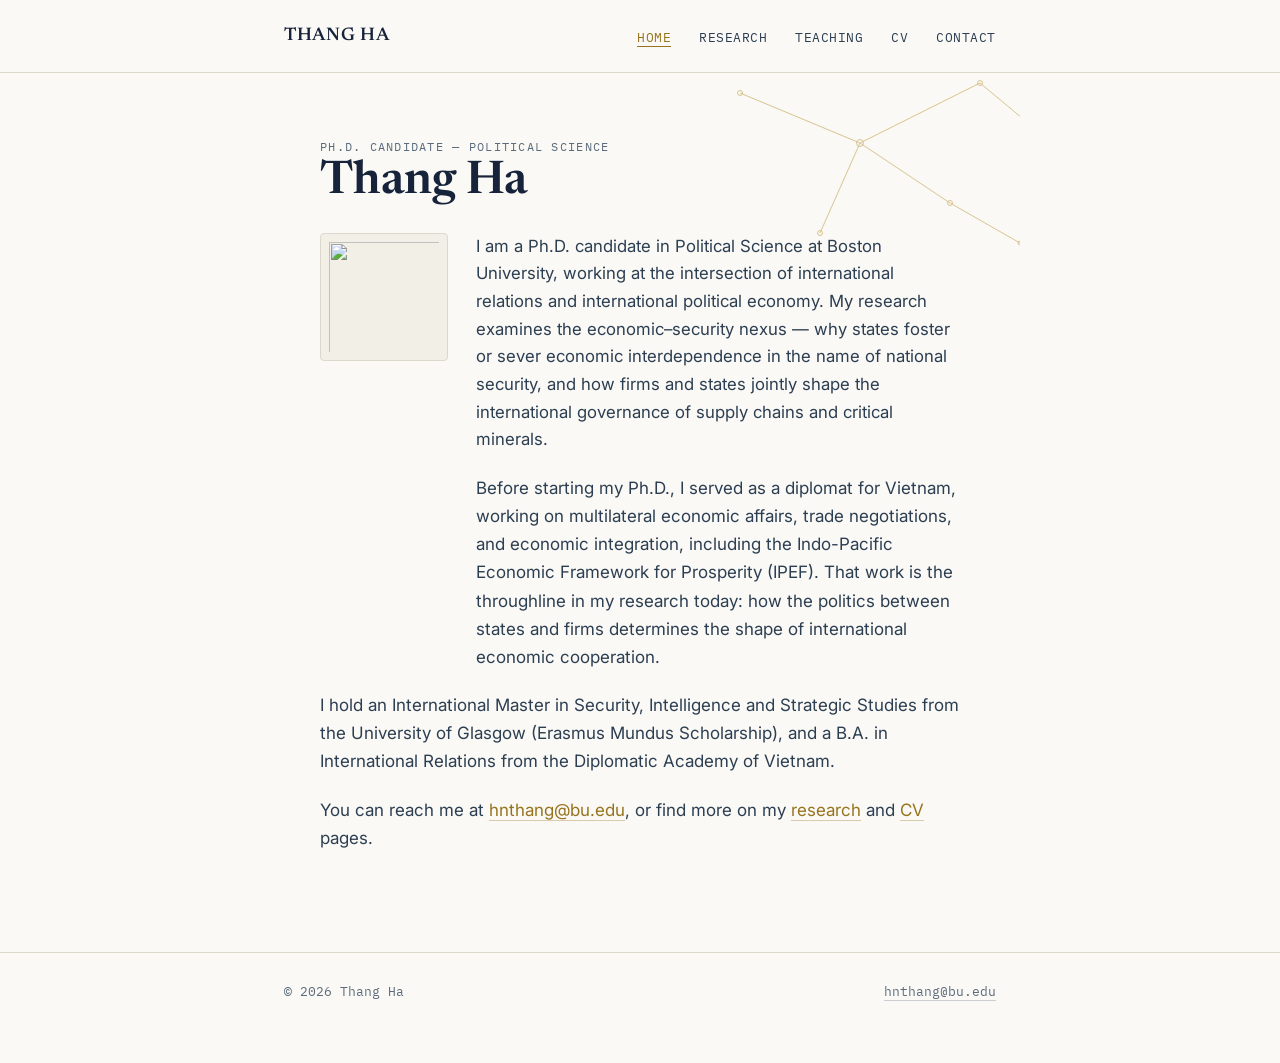
==== index.html @ a37bb684 "Add files via upload" ====
<!DOCTYPE html>
<html lang="en">
<head>
<meta charset="UTF-8">
<meta name="viewport" content="width=device-width, initial-scale=1">
<title>Thang Ha</title>
<meta name="description" content="Thang Ha — Ph.D. Candidate in Political Science, Boston University. Research on the economic–security nexus, trade, and international political economy.">
<link rel="stylesheet" href="style.css">
</head>
<body>

<nav class="site-nav">
  <div class="wrap">
    <a class="brand" href="index.html">Thang Ha</a>
    <button class="nav-toggle" aria-label="Menu">Menu</button>
    <ul>
      <li><a href="index.html" class="active">Home</a></li>
      <li><a href="research.html">Research</a></li>
      <li><a href="teaching.html">Teaching</a></li>
      <li><a href="cv.html">CV</a></li>
      <li><a href="contact.html">Contact</a></li>
    </ul>
  </div>
</nav>

<header class="hero">
  <svg class="hero-motif" viewBox="0 0 340 220" fill="none" xmlns="http://www.w3.org/2000/svg" aria-hidden="true">
    <line x1="20" y1="40" x2="140" y2="90" stroke-width="1"/>
    <line x1="140" y1="90" x2="260" y2="30" stroke-width="1"/>
    <line x1="140" y1="90" x2="100" y2="180" stroke-width="1"/>
    <line x1="140" y1="90" x2="230" y2="150" stroke-width="1"/>
    <line x1="260" y1="30" x2="320" y2="80" stroke-width="1"/>
    <line x1="230" y1="150" x2="300" y2="190" stroke-width="1"/>
    <circle cx="20" cy="40" r="2.5"/>
    <circle cx="140" cy="90" r="3.5"/>
    <circle cx="260" cy="30" r="2.5"/>
    <circle cx="100" cy="180" r="2.5"/>
    <circle cx="230" cy="150" r="2.5"/>
    <circle cx="320" cy="80" r="2"/>
    <circle cx="300" cy="190" r="2"/>
  </svg>

  <div class="wrap">
    <div class="eyebrow">Ph.D. Candidate — Political Science</div>
    <h1>Thang Ha</h1>

    <div class="headshot-row">
      <!-- Replace with your photo: put the file in /assets and update the src below -->
      <img class="headshot" src="assets/headshot.jpg" alt="Portrait of Thang Ha"
           onerror="this.classList.add('placeholder'); this.removeAttribute('src'); this.alt=''; this.insertAdjacentText('afterbegin','Add photo at assets/headshot.jpg');">

      <div>
        <p class="lede">
          I am a Ph.D. candidate in Political Science at Boston University, working at the
          intersection of international relations and international political economy. My
          research examines the economic–security nexus &mdash; why states foster or sever
          economic interdependence in the name of national security, and how firms and states
          jointly shape the international governance of supply chains and critical minerals.
        </p>
        <p>
          Before starting my Ph.D., I served as a diplomat for Vietnam, working on multilateral
          economic affairs, trade negotiations, and economic integration, including the
          Indo-Pacific Economic Framework for Prosperity (IPEF). That work is the throughline in
          my research today: how the politics between states and firms determines the shape of
          international economic cooperation.
        </p>
      </div>
    </div>

    <p>
      I hold an International Master in Security, Intelligence and Strategic Studies from the
      University of Glasgow (Erasmus Mundus Scholarship), and a B.A. in International Relations
      from the Diplomatic Academy of Vietnam.
    </p>

    <p>
      You can reach me at <a href="mailto:hnthang@bu.edu">hnthang@bu.edu</a>, or find more on my
      <a href="research.html">research</a> and <a href="cv.html">CV</a> pages.
    </p>
  </div>
</header>

<footer>
  <div class="wrap">
    <span class="meta">&copy; 2026 Thang Ha</span>
    <span class="meta"><a href="mailto:hnthang@bu.edu">hnthang@bu.edu</a></span>
  </div>
</footer>

</body>
</html>
---- style.css ----
/* ============================================================
   Thang Ha — personal site
   Design tokens
   ============================================================ */

@import url('https://fonts.googleapis.com/css2?family=Newsreader:ital,opsz,wght@0,6..72,400;0,6..72,500;0,6..72,600;1,6..72,400&family=Inter:wght@400;500;600&family=IBM+Plex+Mono:wght@400;500&display=swap');

:root {
  --ink: #16233A;       /* primary text, headings */
  --ink-soft: #2C3E52;  /* body text */
  --slate: #5B6B7C;     /* secondary / meta text */
  --paper: #FAF9F5;     /* page background */
  --paper-raised: #F2EFE6; /* card / panel background */
  --gold: #97731E;      /* accent — links, marks */
  --gold-soft: #B8912F; /* accent, lighter (motif lines) */
  --line: #DDD8CC;      /* hairline rules */

  --font-display: 'Newsreader', Georgia, serif;
  --font-body: 'Inter', -apple-system, BlinkMacSystemFont, sans-serif;
  --font-mono: 'IBM Plex Mono', 'Courier New', monospace;

  --measure: 640px;
  --nav-height: 72px;
}

* { box-sizing: border-box; }

html {
  scroll-behavior: smooth;
}

body {
  margin: 0;
  background: var(--paper);
  color: var(--ink-soft);
  font-family: var(--font-body);
  font-size: 17px;
  line-height: 1.65;
  -webkit-font-smoothing: antialiased;
}

a {
  color: var(--gold);
  text-decoration: none;
  border-bottom: 1px solid rgba(151, 115, 30, 0.35);
  transition: border-color 0.15s ease, color 0.15s ease;
}

a:hover,
a:focus-visible {
  border-bottom-color: var(--gold);
}

a:focus-visible,
button:focus-visible {
  outline: 2px solid var(--gold);
  outline-offset: 3px;
}

h1, h2, h3 {
  font-family: var(--font-display);
  color: var(--ink);
  font-weight: 500;
  line-height: 1.15;
  margin: 0 0 0.5em;
}

h1 { font-size: clamp(2.1rem, 4vw, 2.9rem); font-weight: 600; }
h2 { font-size: 1.5rem; margin-top: 2.2em; }
h3 { font-size: 1.15rem; margin-top: 1.6em; }

p { margin: 0 0 1.2em; }

.eyebrow {
  font-family: var(--font-mono);
  font-size: 0.72rem;
  letter-spacing: 0.11em;
  text-transform: uppercase;
  color: var(--slate);
}

.meta {
  font-family: var(--font-mono);
  font-size: 0.82rem;
  color: var(--slate);
}

/* ---------- layout shell ---------- */

.wrap {
  max-width: var(--measure);
  margin: 0 auto;
  padding: 0 24px;
}

/* ---------- nav ---------- */

.site-nav {
  border-bottom: 1px solid var(--line);
  background: var(--paper);
  position: sticky;
  top: 0;
  z-index: 10;
}

.site-nav .wrap {
  max-width: 760px;
  height: var(--nav-height);
  display: flex;
  align-items: center;
  justify-content: space-between;
}

.site-nav .brand {
  font-family: var(--font-display);
  font-size: 1.15rem;
  font-weight: 600;
  color: var(--ink);
  border-bottom: none;
}

.site-nav ul {
  list-style: none;
  display: flex;
  gap: 28px;
  margin: 0;
  padding: 0;
}

.site-nav a {
  font-family: var(--font-mono);
  font-size: 0.8rem;
  letter-spacing: 0.04em;
  text-transform: uppercase;
  color: var(--ink-soft);
  border-bottom: 1px solid transparent;
}

.site-nav a:hover,
.site-nav a.active {
  color: var(--gold);
  border-bottom-color: var(--gold);
}

.nav-toggle { display: none; }

/* ---------- hero / header motif ---------- */

.hero {
  position: relative;
  padding: 64px 0 40px;
  max-width: 760px;
  margin: 0 auto;
  overflow: hidden;
}

.hero-motif {
  position: absolute;
  top: -20px;
  right: -40px;
  width: 340px;
  height: 220px;
  opacity: 0.5;
  pointer-events: none;
}

.hero-motif line, .hero-motif circle {
  stroke: var(--gold-soft);
}

.hero .wrap { padding: 0; }

.headshot-row {
  display: flex;
  gap: 28px;
  align-items: flex-start;
  margin-top: 6px;
}

.headshot {
  width: 128px;
  height: 128px;
  border-radius: 4px;
  object-fit: cover;
  background: var(--paper-raised);
  border: 1px solid var(--line);
  flex-shrink: 0;
}

.headshot.placeholder {
  display: flex;
  align-items: center;
  justify-content: center;
  font-family: var(--font-mono);
  font-size: 0.68rem;
  color: var(--slate);
  text-align: center;
  padding: 8px;
}

/* ---------- main content ---------- */

main {
  max-width: 760px;
  margin: 0 auto;
  padding: 0 0 100px;
}

main .wrap { padding: 0 24px; }

.lede {
  font-size: 1.05rem;
  color: var(--ink-soft);
}

/* ---------- research entries ---------- */

.entry {
  border-top: 1px solid var(--line);
  padding: 28px 0;
}

.entry:first-of-type { border-top: none; padding-top: 0; }

.entry h3 { margin-top: 0; }

.entry .meta { margin-bottom: 10px; }

.entry .status {
  display: inline-block;
  font-family: var(--font-mono);
  font-size: 0.68rem;
  letter-spacing: 0.06em;
  text-transform: uppercase;
  color: var(--gold);
  border: 1px solid rgba(151, 115, 30, 0.4);
  border-radius: 3px;
  padding: 2px 7px;
  margin-bottom: 10px;
}

/* ---------- teaching table ---------- */

.course-list {
  border-top: 1px solid var(--line);
}

.course {
  display: flex;
  justify-content: space-between;
  gap: 16px;
  padding: 16px 0;
  border-bottom: 1px solid var(--line);
}

.course .role { color: var(--ink); font-weight: 500; }
.course .where { color: var(--slate); font-size: 0.92rem; }
.course .when {
  font-family: var(--font-mono);
  font-size: 0.82rem;
  color: var(--slate);
  white-space: nowrap;
}

/* ---------- contact ---------- */

.contact-list {
  list-style: none;
  padding: 0;
  margin: 24px 0;
  border-top: 1px solid var(--line);
}

.contact-list li {
  border-bottom: 1px solid var(--line);
  padding: 14px 0;
  display: flex;
  gap: 12px;
  align-items: baseline;
}

.contact-list .label {
  font-family: var(--font-mono);
  font-size: 0.75rem;
  text-transform: uppercase;
  letter-spacing: 0.06em;
  color: var(--slate);
  width: 90px;
  flex-shrink: 0;
}

/* ---------- cv page ---------- */

.cv-embed {
  border: 1px solid var(--line);
  height: 80vh;
  margin-top: 20px;
}

.download-btn {
  display: inline-block;
  font-family: var(--font-mono);
  font-size: 0.8rem;
  letter-spacing: 0.04em;
  text-transform: uppercase;
  color: var(--ink);
  border: 1px solid var(--ink);
  padding: 9px 16px;
  border-bottom: 1px solid var(--ink);
  border-radius: 3px;
  margin-top: 8px;
}

.download-btn:hover {
  background: var(--ink);
  color: var(--paper);
}

/* ---------- footer ---------- */

footer {
  border-top: 1px solid var(--line);
  margin-top: 40px;
  padding: 28px 0 60px;
}

footer .wrap {
  max-width: 760px;
  display: flex;
  justify-content: space-between;
  align-items: center;
  flex-wrap: wrap;
  gap: 10px;
}

footer .meta a { color: var(--slate); border-bottom-color: rgba(91,107,124,0.3); }

/* ---------- responsive ---------- */

@media (max-width: 620px) {
  .site-nav ul { gap: 16px; }
  .site-nav a { font-size: 0.72rem; }
  .headshot-row { flex-direction: column; }
  .hero-motif { width: 220px; height: 150px; opacity: 0.35; }
  .course { flex-direction: column; gap: 4px; }
}

@media (prefers-reduced-motion: reduce) {
  html { scroll-behavior: auto; }
  * { transition: none !important; }
}
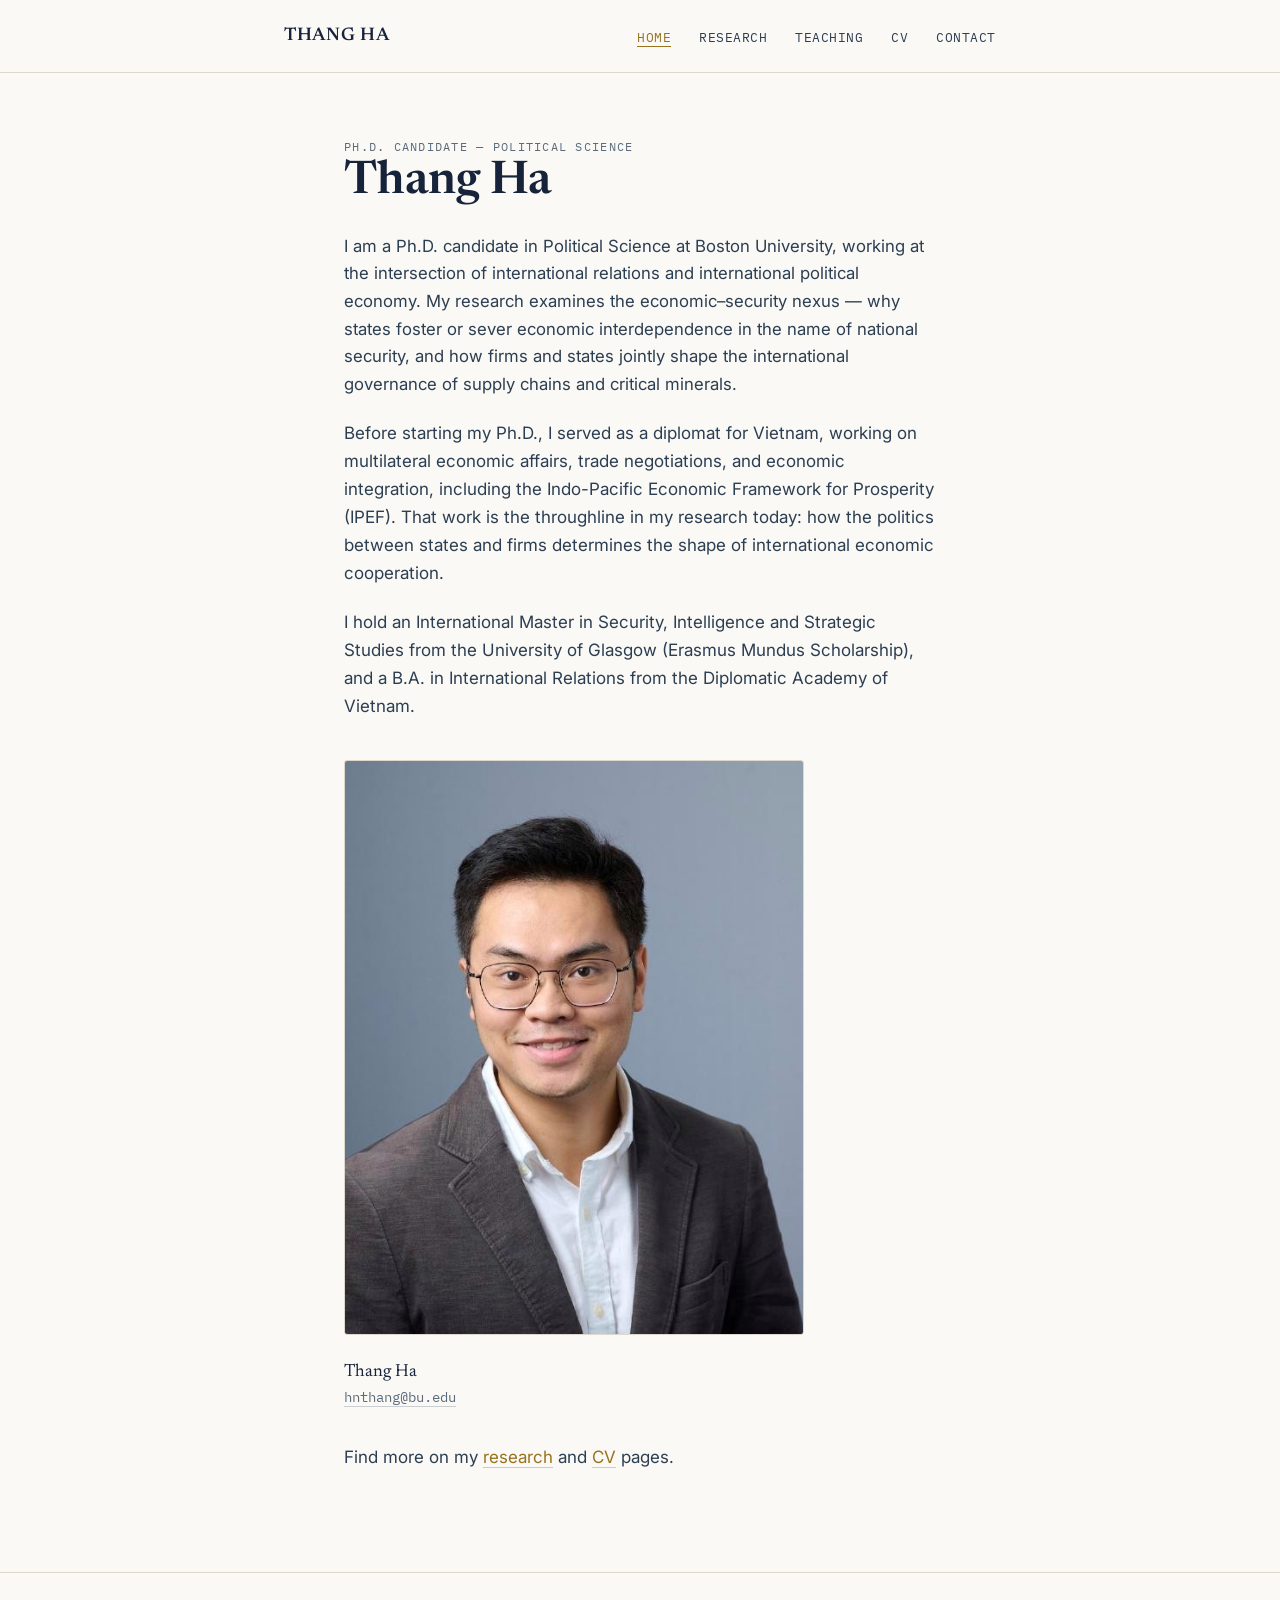
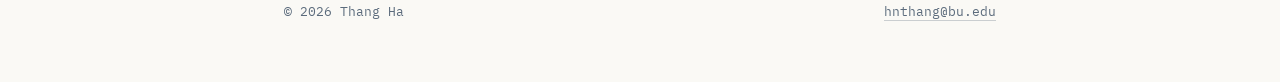
==== commit 0e885302: "Add files via upload" ====
--- a/index.html
+++ b/index.html
@@ -24,58 +24,41 @@
 </nav>
 
 <header class="hero">
-  <svg class="hero-motif" viewBox="0 0 340 220" fill="none" xmlns="http://www.w3.org/2000/svg" aria-hidden="true">
-    <line x1="20" y1="40" x2="140" y2="90" stroke-width="1"/>
-    <line x1="140" y1="90" x2="260" y2="30" stroke-width="1"/>
-    <line x1="140" y1="90" x2="100" y2="180" stroke-width="1"/>
-    <line x1="140" y1="90" x2="230" y2="150" stroke-width="1"/>
-    <line x1="260" y1="30" x2="320" y2="80" stroke-width="1"/>
-    <line x1="230" y1="150" x2="300" y2="190" stroke-width="1"/>
-    <circle cx="20" cy="40" r="2.5"/>
-    <circle cx="140" cy="90" r="3.5"/>
-    <circle cx="260" cy="30" r="2.5"/>
-    <circle cx="100" cy="180" r="2.5"/>
-    <circle cx="230" cy="150" r="2.5"/>
-    <circle cx="320" cy="80" r="2"/>
-    <circle cx="300" cy="190" r="2"/>
-  </svg>
-
   <div class="wrap">
     <div class="eyebrow">Ph.D. Candidate — Political Science</div>
     <h1>Thang Ha</h1>
 
-    <div class="headshot-row">
-      <!-- Replace with your photo: put the file in /assets and update the src below -->
-      <img class="headshot" src="assets/headshot.jpg" alt="Portrait of Thang Ha"
-           onerror="this.classList.add('placeholder'); this.removeAttribute('src'); this.alt=''; this.insertAdjacentText('afterbegin','Add photo at assets/headshot.jpg');">
-
-      <div>
-        <p class="lede">
-          I am a Ph.D. candidate in Political Science at Boston University, working at the
-          intersection of international relations and international political economy. My
-          research examines the economic–security nexus &mdash; why states foster or sever
-          economic interdependence in the name of national security, and how firms and states
-          jointly shape the international governance of supply chains and critical minerals.
-        </p>
-        <p>
-          Before starting my Ph.D., I served as a diplomat for Vietnam, working on multilateral
-          economic affairs, trade negotiations, and economic integration, including the
-          Indo-Pacific Economic Framework for Prosperity (IPEF). That work is the throughline in
-          my research today: how the politics between states and firms determines the shape of
-          international economic cooperation.
-        </p>
-      </div>
-    </div>
-
+    <p class="lede">
+      I am a Ph.D. candidate in Political Science at Boston University, working at the
+      intersection of international relations and international political economy. My
+      research examines the economic&ndash;security nexus &mdash; why states foster or sever
+      economic interdependence in the name of national security, and how firms and states
+      jointly shape the international governance of supply chains and critical minerals.
+    </p>
+    <p>
+      Before starting my Ph.D., I served as a diplomat for Vietnam, working on multilateral
+      economic affairs, trade negotiations, and economic integration, including the
+      Indo-Pacific Economic Framework for Prosperity (IPEF). That work is the throughline in
+      my research today: how the politics between states and firms determines the shape of
+      international economic cooperation.
+    </p>
     <p>
       I hold an International Master in Security, Intelligence and Strategic Studies from the
       University of Glasgow (Erasmus Mundus Scholarship), and a B.A. in International Relations
       from the Diplomatic Academy of Vietnam.
     </p>
 
+    <!-- Replace with your photo: put the file in /assets and update the src below -->
+    <img class="headshot" src="assets/headshot.jpg" alt="Portrait of Thang Ha"
+         onerror="this.classList.add('placeholder'); this.removeAttribute('src'); this.alt=''; this.insertAdjacentText('afterbegin','Add photo at assets/headshot.jpg');">
+
+    <p class="signoff">
+      Thang Ha<br>
+      <a href="mailto:hnthang@bu.edu">hnthang@bu.edu</a>
+    </p>
+
     <p>
-      You can reach me at <a href="mailto:hnthang@bu.edu">hnthang@bu.edu</a>, or find more on my
-      <a href="research.html">research</a> and <a href="cv.html">CV</a> pages.
+      Find more on my <a href="research.html">research</a> and <a href="cv.html">CV</a> pages.
     </p>
   </div>
 </header>
--- a/style.css
+++ b/style.css
@@ -151,40 +151,21 @@
   padding: 64px 0 40px;
   max-width: 760px;
   margin: 0 auto;
-  overflow: hidden;
-}
-
-.hero-motif {
-  position: absolute;
-  top: -20px;
-  right: -40px;
-  width: 340px;
-  height: 220px;
-  opacity: 0.5;
-  pointer-events: none;
-}
-
-.hero-motif line, .hero-motif circle {
-  stroke: var(--gold-soft);
-}
-
-.hero .wrap { padding: 0; }
-
-.headshot-row {
-  display: flex;
-  gap: 28px;
-  align-items: flex-start;
-  margin-top: 6px;
-}
+}
+
+.hero .wrap { padding: 0 24px; }
 
 .headshot {
-  width: 128px;
-  height: 128px;
-  border-radius: 4px;
+  display: block;
+  width: 100%;
+  max-width: 460px;
+  height: auto;
+  aspect-ratio: 4 / 5;
   object-fit: cover;
+  border-radius: 3px;
   background: var(--paper-raised);
   border: 1px solid var(--line);
-  flex-shrink: 0;
+  margin: 40px 0 24px;
 }
 
 .headshot.placeholder {
@@ -192,10 +173,25 @@
   align-items: center;
   justify-content: center;
   font-family: var(--font-mono);
-  font-size: 0.68rem;
+  font-size: 0.75rem;
   color: var(--slate);
   text-align: center;
   padding: 8px;
+}
+
+.signoff {
+  font-family: var(--font-display);
+  font-size: 1.1rem;
+  color: var(--ink);
+  line-height: 1.5;
+  margin-bottom: 1.8em;
+}
+
+.signoff a {
+  font-family: var(--font-mono);
+  font-size: 0.85rem;
+  color: var(--slate);
+  border-bottom-color: rgba(91,107,124,0.3);
 }
 
 /* ---------- main content ---------- */
@@ -340,8 +336,7 @@
 @media (max-width: 620px) {
   .site-nav ul { gap: 16px; }
   .site-nav a { font-size: 0.72rem; }
-  .headshot-row { flex-direction: column; }
-  .hero-motif { width: 220px; height: 150px; opacity: 0.35; }
+  .headshot { max-width: 100%; }
   .course { flex-direction: column; gap: 4px; }
 }
 
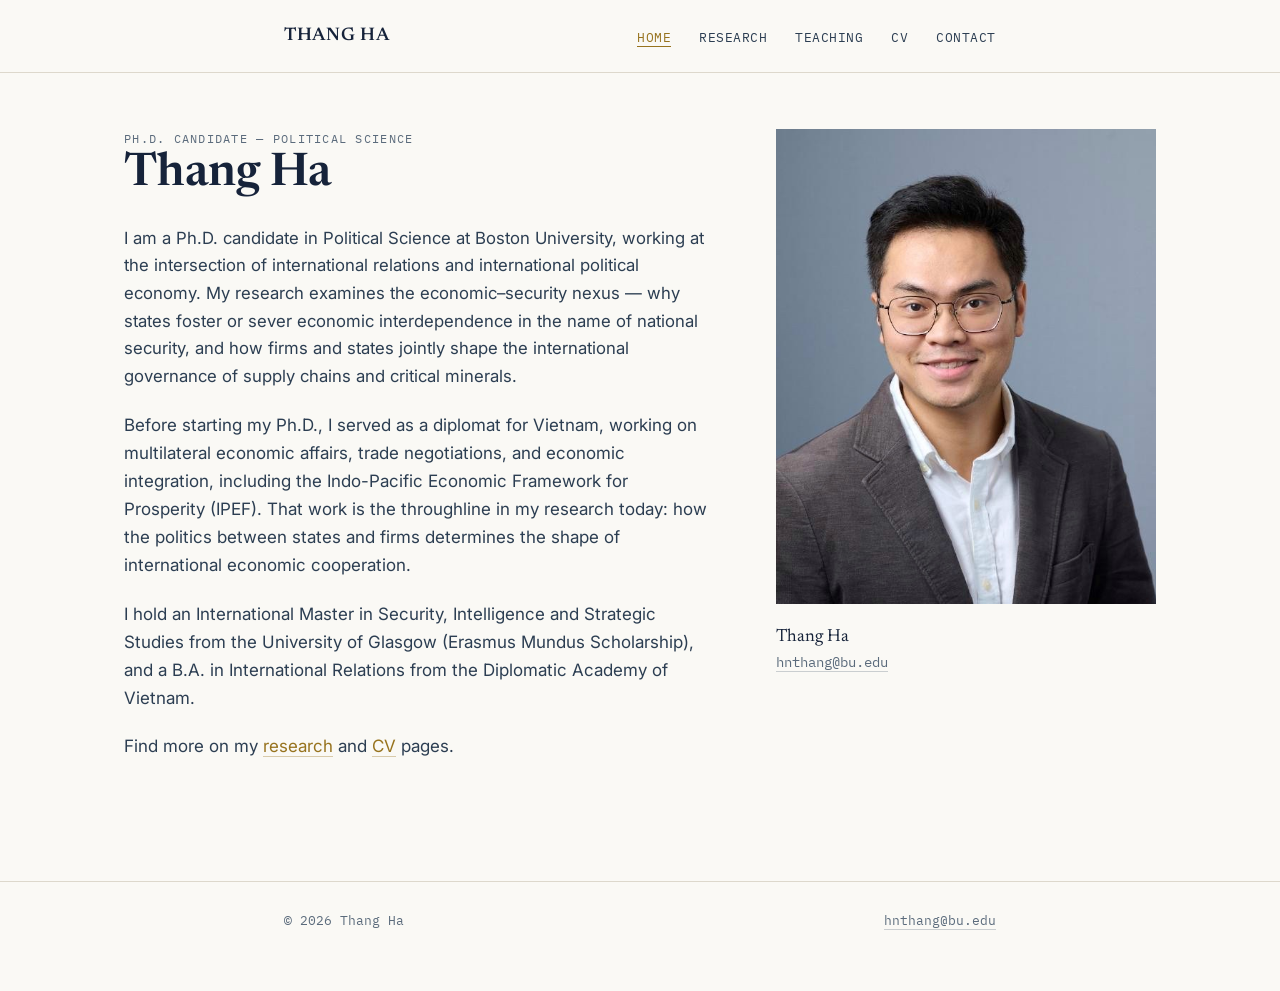
==== commit b4d8f9e5: "Add files via upload" ====
--- a/index.html
+++ b/index.html
@@ -24,42 +24,44 @@
 </nav>
 
 <header class="hero">
-  <div class="wrap">
-    <div class="eyebrow">Ph.D. Candidate — Political Science</div>
-    <h1>Thang Ha</h1>
+  <div class="wrap hero-grid">
+    <div class="bio-text">
+      <div class="eyebrow">Ph.D. Candidate — Political Science</div>
+      <h1>Thang Ha</h1>
 
-    <p class="lede">
-      I am a Ph.D. candidate in Political Science at Boston University, working at the
-      intersection of international relations and international political economy. My
-      research examines the economic&ndash;security nexus &mdash; why states foster or sever
-      economic interdependence in the name of national security, and how firms and states
-      jointly shape the international governance of supply chains and critical minerals.
-    </p>
-    <p>
-      Before starting my Ph.D., I served as a diplomat for Vietnam, working on multilateral
-      economic affairs, trade negotiations, and economic integration, including the
-      Indo-Pacific Economic Framework for Prosperity (IPEF). That work is the throughline in
-      my research today: how the politics between states and firms determines the shape of
-      international economic cooperation.
-    </p>
-    <p>
-      I hold an International Master in Security, Intelligence and Strategic Studies from the
-      University of Glasgow (Erasmus Mundus Scholarship), and a B.A. in International Relations
-      from the Diplomatic Academy of Vietnam.
-    </p>
+      <p class="lede">
+        I am a Ph.D. candidate in Political Science at Boston University, working at the
+        intersection of international relations and international political economy. My
+        research examines the economic&ndash;security nexus &mdash; why states foster or sever
+        economic interdependence in the name of national security, and how firms and states
+        jointly shape the international governance of supply chains and critical minerals.
+      </p>
+      <p>
+        Before starting my Ph.D., I served as a diplomat for Vietnam, working on multilateral
+        economic affairs, trade negotiations, and economic integration, including the
+        Indo-Pacific Economic Framework for Prosperity (IPEF). That work is the throughline in
+        my research today: how the politics between states and firms determines the shape of
+        international economic cooperation.
+      </p>
+      <p>
+        I hold an International Master in Security, Intelligence and Strategic Studies from the
+        University of Glasgow (Erasmus Mundus Scholarship), and a B.A. in International Relations
+        from the Diplomatic Academy of Vietnam.
+      </p>
+      <p>
+        Find more on my <a href="research.html">research</a> and <a href="cv.html">CV</a> pages.
+      </p>
+    </div>
 
-    <!-- Replace with your photo: put the file in /assets and update the src below -->
-    <img class="headshot" src="assets/headshot.jpg" alt="Portrait of Thang Ha"
-         onerror="this.classList.add('placeholder'); this.removeAttribute('src'); this.alt=''; this.insertAdjacentText('afterbegin','Add photo at assets/headshot.jpg');">
-
-    <p class="signoff">
-      Thang Ha<br>
-      <a href="mailto:hnthang@bu.edu">hnthang@bu.edu</a>
-    </p>
-
-    <p>
-      Find more on my <a href="research.html">research</a> and <a href="cv.html">CV</a> pages.
-    </p>
+    <div class="bio-photo">
+      <!-- Replace with your photo: put the file in /assets and update the src below -->
+      <img class="headshot" src="assets/headshot.jpg" alt="Portrait of Thang Ha"
+           onerror="this.classList.add('placeholder'); this.removeAttribute('src'); this.alt=''; this.insertAdjacentText('afterbegin','Add photo at assets/headshot.jpg');">
+      <p class="signoff">
+        Thang Ha<br>
+        <a href="mailto:hnthang@bu.edu">hnthang@bu.edu</a>
+      </p>
+    </div>
   </div>
 </header>
 
--- a/style.css
+++ b/style.css
@@ -148,24 +148,31 @@
 
 .hero {
   position: relative;
-  padding: 64px 0 40px;
-  max-width: 760px;
+  padding: 56px 0 60px;
+}
+
+.hero .wrap {
+  max-width: 1080px;
   margin: 0 auto;
-}
-
-.hero .wrap { padding: 0 24px; }
+  padding: 0 24px;
+}
+
+.hero-grid {
+  display: grid;
+  grid-template-columns: minmax(0, 1fr) 380px;
+  gap: 64px;
+  align-items: start;
+}
+
+.bio-text .lede { font-size: 1.05rem; }
 
 .headshot {
   display: block;
   width: 100%;
-  max-width: 460px;
   height: auto;
   aspect-ratio: 4 / 5;
   object-fit: cover;
-  border-radius: 3px;
   background: var(--paper-raised);
-  border: 1px solid var(--line);
-  margin: 40px 0 24px;
 }
 
 .headshot.placeholder {
@@ -177,6 +184,7 @@
   color: var(--slate);
   text-align: center;
   padding: 8px;
+  border: 1px solid var(--line);
 }
 
 .signoff {
@@ -184,7 +192,7 @@
   font-size: 1.1rem;
   color: var(--ink);
   line-height: 1.5;
-  margin-bottom: 1.8em;
+  margin: 20px 0 0;
 }
 
 .signoff a {
@@ -336,7 +344,8 @@
 @media (max-width: 620px) {
   .site-nav ul { gap: 16px; }
   .site-nav a { font-size: 0.72rem; }
-  .headshot { max-width: 100%; }
+  .hero-grid { grid-template-columns: 1fr; gap: 32px; }
+  .bio-photo { max-width: 320px; }
   .course { flex-direction: column; gap: 4px; }
 }
 
